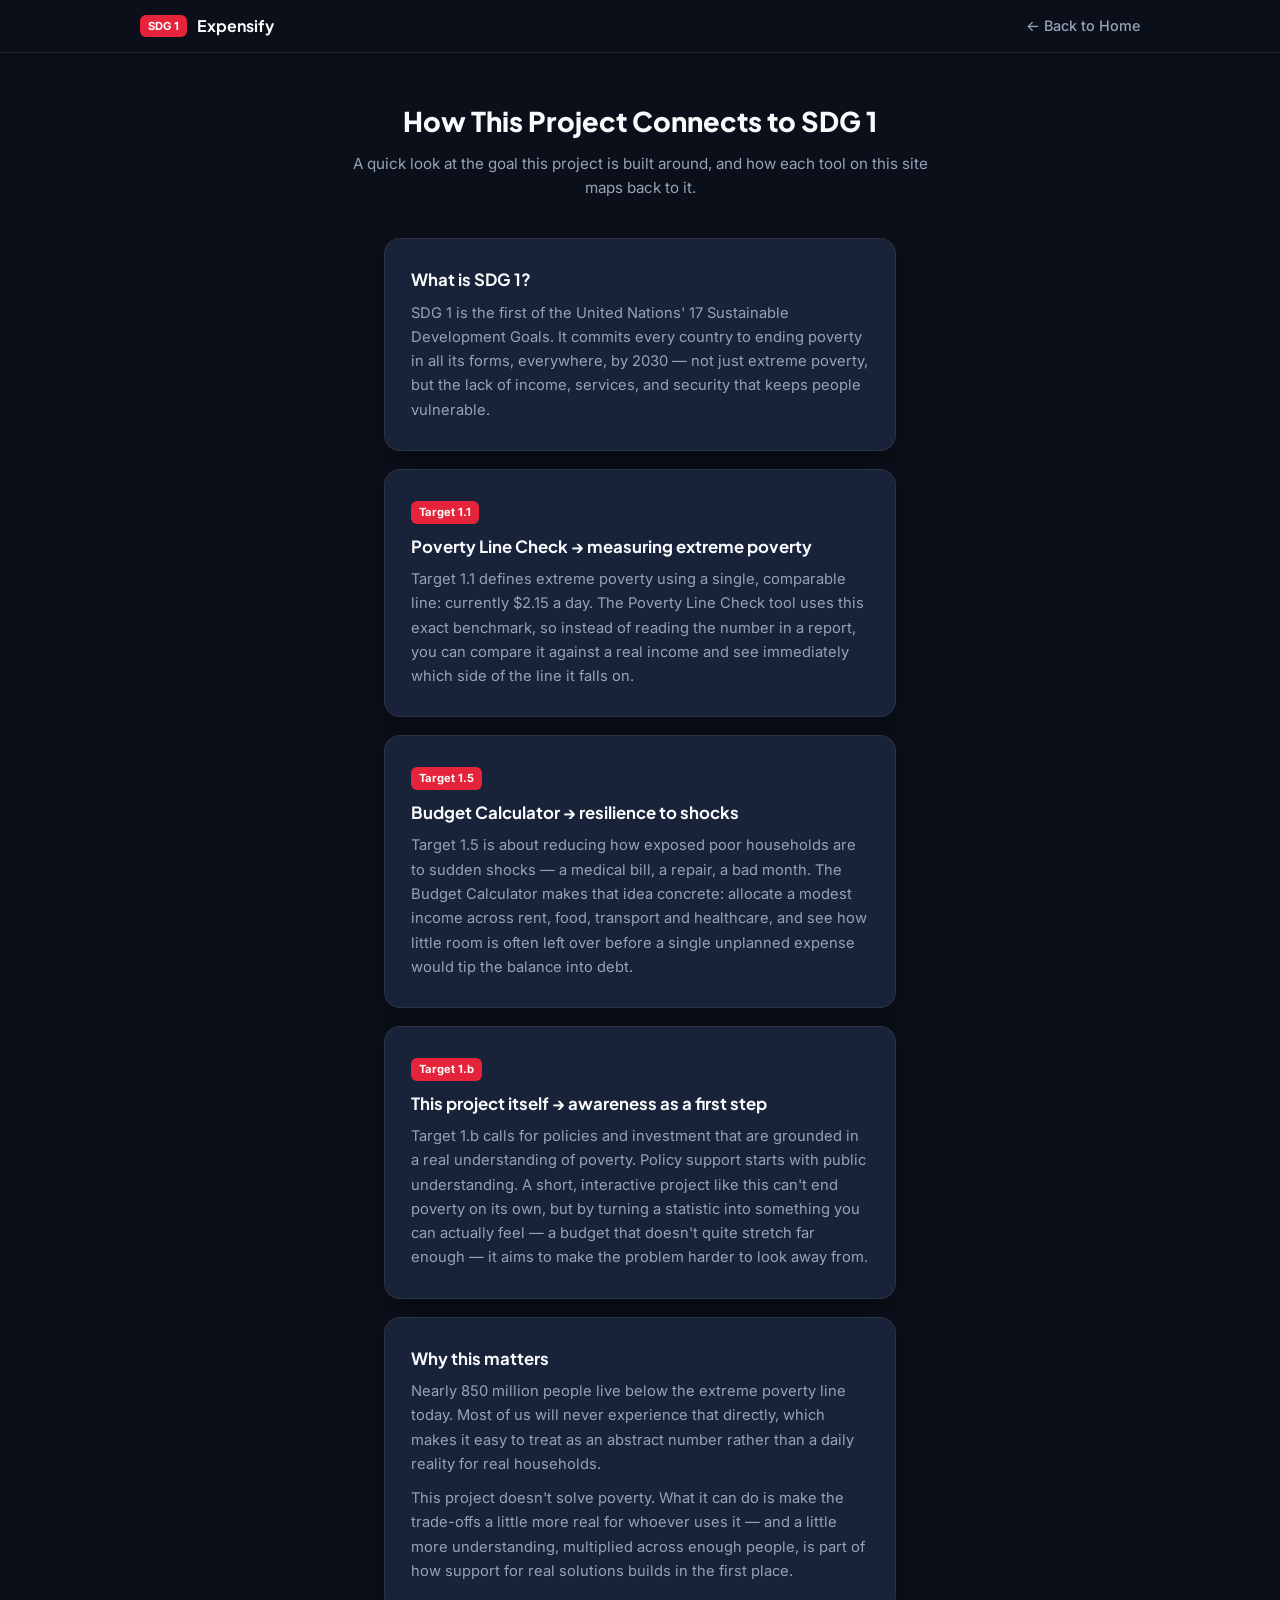
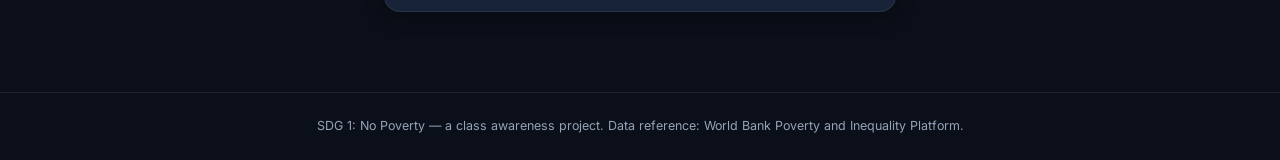
==== about.html @ e42a2652 "Add files via upload" ====
<!DOCTYPE html>
<html lang="en">
<head>
  <meta charset="UTF-8" />
  <meta name="viewport" content="width=device-width, initial-scale=1.0" />
  <title>SDG 1 Connection — Understanding Poverty</title>

  <link rel="preconnect" href="https://fonts.googleapis.com">
  <link rel="preconnect" href="https://fonts.gstatic.com" crossorigin>
  <link href="https://fonts.googleapis.com/css2?family=Plus+Jakarta+Sans:wght@700;800&family=Inter:wght@400;500;600;700&display=swap" rel="stylesheet">

  <link rel="stylesheet" href="style.css" />
</head>
<body>

  <header class="site-nav">
    <div class="nav-inner">
      <a href="index.html" class="brand-group">
        <span class="sdg-badge">SDG 1</span>
        <span class="brand-title">Expensify</span>
      </a>
      <a href="index.html" class="nav-link">&larr; Back to Home</a>
    </div>
  </header>

  <div class="page-header">
    <h1>How This Project Connects to SDG 1</h1>
    <p>A quick look at the goal this project is built around, and how each tool on this site maps back to it.</p>
  </div>

  <div class="page-content">

    <div class="tool-card">
      <h3>What is SDG 1?</h3>
      <p>
        SDG 1 is the first of the United Nations' 17 Sustainable Development Goals.
        It commits every country to ending poverty in all its forms, everywhere, by 2030
        &mdash; not just extreme poverty, but the lack of income, services, and security
        that keeps people vulnerable.
      </p>
    </div>

    <div class="tool-card">
      <span class="sdg-badge">Target 1.1</span>
      <h3>Poverty Line Check &rarr; measuring extreme poverty</h3>
      <p>
        Target 1.1 defines extreme poverty using a single, comparable line: currently
        $2.15 a day. The Poverty Line Check tool uses this exact benchmark, so instead
        of reading the number in a report, you can compare it against a real income
        and see immediately which side of the line it falls on.
      </p>
    </div>

    <div class="tool-card">
      <span class="sdg-badge">Target 1.5</span>
      <h3>Budget Calculator &rarr; resilience to shocks</h3>
      <p>
        Target 1.5 is about reducing how exposed poor households are to sudden shocks
        &mdash; a medical bill, a repair, a bad month. The Budget Calculator makes that
        idea concrete: allocate a modest income across rent, food, transport and
        healthcare, and see how little room is often left over before a single
        unplanned expense would tip the balance into debt.
      </p>
    </div>

    <div class="tool-card">
      <span class="sdg-badge">Target 1.b</span>
      <h3>This project itself &rarr; awareness as a first step</h3>
      <p>
        Target 1.b calls for policies and investment that are grounded in a real
        understanding of poverty. Policy support starts with public understanding.
        A short, interactive project like this can't end poverty on its own, but by
        turning a statistic into something you can actually feel &mdash; a budget that
        doesn't quite stretch far enough &mdash; it aims to make the problem harder to
        look away from.
      </p>
    </div>

    <div class="tool-card">
      <h3>Why this matters</h3>
      <p>
        Nearly 850 million people live below the extreme poverty line today. Most of
        us will never experience that directly, which makes it easy to treat as an
        abstract number rather than a daily reality for real households.
      </p>
      <p>
        This project doesn't solve poverty. What it can do is make the trade-offs a
        little more real for whoever uses it &mdash; and a little more understanding,
        multiplied across enough people, is part of how support for real solutions
        builds in the first place.
      </p>
    </div>

  </div>

  <footer class="site-footer">
    SDG 1: No Poverty &mdash; a class awareness project. Data reference: World Bank Poverty and Inequality Platform.
  </footer>

</body>
</html>
---- style.css ----
/* Design tokens: colors, spacing, radius used across every page */
:root {
  --bg-body: #0b0f19;
  --bg-card: #182238;
  --bg-card-hover: #1e2b46;
  --bg-input: #0f1626;

  --border-subtle: rgba(255, 255, 255, 0.08);
  --border-medium: rgba(255, 255, 255, 0.14);

  --text-main: #f8fafc;
  --text-muted: #94a3b8;
  --text-faint: #64748b;

  --color-positive: #10b981;
  --color-warning: #f59e0b;
  --color-danger: #ef4444;
  --color-accent: #38bdf8;
  --color-sdg: #e5243b;

  --radius-md: 12px;
  --radius-lg: 16px;
  --radius-full: 9999px;

  --shadow-card: 0 4px 20px -2px rgba(0, 0, 0, 0.45);
}

* {
  margin: 0;
  padding: 0;
  box-sizing: border-box;
}

html {
  scroll-behavior: smooth;
}

body {
  font-family: 'Inter', system-ui, -apple-system, sans-serif;
  background-color: var(--bg-body);
  color: var(--text-main);
  line-height: 1.5;
}

h1, h2, h3, .brand-title {
  font-family: 'Plus Jakarta Sans', 'Inter', sans-serif;
}

a {
  color: inherit;
}

/* ---------- Nav bar (same on every page) ---------- */
.site-nav {
  border-bottom: 1px solid var(--border-subtle);
  padding: 14px 24px;
}

.nav-inner {
  max-width: 1000px;
  margin: 0 auto;
  display: flex;
  align-items: center;
  justify-content: space-between;
}

.brand-group {
  display: flex;
  align-items: center;
  gap: 10px;
  text-decoration: none;
}

.sdg-badge {
  display: inline-block;
  background: var(--color-sdg);
  color: #ffffff;
  font-size: 0.7rem;
  font-weight: 700;
  padding: 3px 8px;
  border-radius: 6px;
}

.brand-title {
  font-size: 1rem;
  font-weight: 700;
  color: var(--text-main);
}

.nav-link {
  color: var(--text-muted);
  text-decoration: none;
  font-size: 0.9rem;
  font-weight: 500;
}

.nav-link:hover {
  color: var(--text-main);
}

/* ---------- Homepage hero ---------- */
.hero-wrapper {
  max-width: 760px;
  margin: 0 auto;
  padding: 70px 24px 40px;
  text-align: center;
}

.hero-pill-tag {
  display: inline-block;
  background: rgba(229, 36, 59, 0.14);
  color: #ff8a97;
  border: 1px solid rgba(229, 36, 59, 0.3);
  padding: 5px 14px;
  border-radius: var(--radius-full);
  font-size: 0.75rem;
  font-weight: 600;
  margin-bottom: 18px;
}

.hero-headline {
  font-size: clamp(1.9rem, 4vw, 2.6rem);
  font-weight: 800;
  line-height: 1.2;
  margin-bottom: 14px;
}

.hero-description {
  color: var(--text-muted);
  font-size: 1.02rem;
  line-height: 1.65;
  max-width: 560px;
  margin: 0 auto;
}

/* ---------- Feature cards on the homepage ---------- */
.features-section {
  max-width: 1000px;
  margin: 0 auto;
  padding: 20px 24px 70px;
}

.features-heading {
  text-align: center;
  font-size: 1.3rem;
  font-weight: 700;
  margin-bottom: 6px;
}

.features-subheading {
  text-align: center;
  color: var(--text-muted);
  font-size: 0.92rem;
  margin-bottom: 34px;
}

.feature-grid {
  display: grid;
  grid-template-columns: repeat(3, 1fr);
  gap: 18px;
}

.feature-card {
  display: block;
  background: var(--bg-card);
  border: 1px solid var(--border-subtle);
  border-radius: var(--radius-lg);
  padding: 26px 22px;
  text-decoration: none;
  transition: border-color 180ms ease, transform 180ms ease;
}

.feature-card:hover {
  border-color: var(--border-medium);
  transform: translateY(-2px);
}

.feature-icon {
  font-size: 1.6rem;
  margin-bottom: 14px;
  display: block;
}

.feature-title {
  font-size: 1.05rem;
  font-weight: 700;
  color: var(--text-main);
  margin-bottom: 6px;
}

.feature-desc {
  font-size: 0.87rem;
  color: var(--text-muted);
  line-height: 1.55;
  margin-bottom: 16px;
}

.feature-cta {
  font-size: 0.85rem;
  font-weight: 600;
  color: var(--color-accent);
}

/* ---------- Sub-page header (dashboard / poverty / facts) ---------- */
.page-header {
  max-width: 640px;
  margin: 0 auto;
  padding: 48px 24px 8px;
  text-align: center;
}

.page-header h1 {
  font-size: 1.7rem;
  font-weight: 800;
  margin-bottom: 10px;
}

.page-header p {
  color: var(--text-muted);
  font-size: 0.95rem;
  line-height: 1.6;
}

/* ---------- Generic card used on the tool pages ---------- */
.page-content {
  max-width: 560px;
  margin: 0 auto;
  padding: 30px 24px 80px;
}

.tool-card {
  background: var(--bg-card);
  border: 1px solid var(--border-subtle);
  border-radius: var(--radius-lg);
  padding: 28px 26px;
  box-shadow: var(--shadow-card);
}

.tool-card + .tool-card {
  margin-top: 18px;
}

.card-label {
  font-size: 0.85rem;
  font-weight: 600;
  color: var(--text-muted);
  margin-bottom: 10px;
}

/* Text content inside a tool-card, used on the about page */
.tool-card .sdg-badge {
  margin-bottom: 10px;
}

.tool-card h3 {
  font-size: 1.05rem;
  margin-bottom: 8px;
}

.tool-card p {
  color: var(--text-muted);
  font-size: 0.92rem;
  line-height: 1.65;
}

.tool-card p + p {
  margin-top: 10px;
}

/* Income number input */
.income-input-wrap {
  display: flex;
  align-items: center;
  gap: 8px;
  background: var(--bg-input);
  border: 1px solid var(--border-subtle);
  border-radius: var(--radius-md);
  padding: 10px 14px;
}

.income-input-wrap span {
  color: var(--text-muted);
  font-weight: 600;
}

.income-input-wrap input {
  flex: 1;
  background: none;
  border: none;
  outline: none;
  color: var(--text-main);
  font-size: 1.1rem;
  font-weight: 700;
  font-family: inherit;
}

/* Sliders */
.slider-row {
  margin-top: 18px;
}

.slider-top {
  display: flex;
  justify-content: space-between;
  align-items: center;
  margin-bottom: 8px;
  font-size: 0.9rem;
}

.slider-top span:first-child {
  font-weight: 600;
}

.slider-top span:last-child {
  color: var(--text-muted);
  font-variant-numeric: tabular-nums;
}

input[type="range"] {
  width: 100%;
  height: 6px;
  border-radius: var(--radius-full);
  background: var(--bg-input);
  outline: none;
}

input[type="range"]::-webkit-slider-thumb {
  -webkit-appearance: none;
  width: 18px;
  height: 18px;
  border-radius: 50%;
  background: var(--color-accent);
  cursor: pointer;
  border: 3px solid var(--bg-body);
}

input[type="range"]::-moz-range-thumb {
  width: 18px;
  height: 18px;
  border-radius: 50%;
  background: var(--color-accent);
  cursor: pointer;
  border: 3px solid var(--bg-body);
}

/* Balance result */
.balance-label {
  color: var(--text-muted);
  font-size: 0.85rem;
  margin-bottom: 4px;
}

.balance-amount {
  font-size: 2.1rem;
  font-weight: 800;
  margin-bottom: 10px;
}

.feedback-text {
  font-size: 0.9rem;
  color: var(--text-muted);
  line-height: 1.5;
}

/* Poverty-line bar */
.gauge-bar-bg {
  width: 100%;
  height: 12px;
  background: var(--bg-input);
  border-radius: var(--radius-full);
  overflow: hidden;
  margin: 14px 0 8px;
  position: relative;
}

.gauge-bar-fill {
  height: 100%;
  background: var(--color-accent);
  border-radius: var(--radius-full);
  width: 0%;
  transition: width 200ms ease;
}

.gauge-marker {
  position: absolute;
  top: -4px;
  bottom: -4px;
  width: 2px;
  background: var(--text-faint);
  left: 51.4%;
}

.gauge-scale {
  display: flex;
  justify-content: space-between;
  font-size: 0.72rem;
  color: var(--text-faint);
  margin-bottom: 16px;
}

/* Facts card */
.fact-card {
  text-align: center;
  padding: 40px 26px;
}

.fact-quote-mark {
  font-size: 2.2rem;
  color: var(--color-accent);
  line-height: 1;
  margin-bottom: 10px;
}

.fact-text {
  font-size: 1.15rem;
  font-weight: 600;
  line-height: 1.55;
  margin-bottom: 24px;
}

/* Buttons */
.btn-primary {
  display: inline-block;
  background: linear-gradient(135deg, var(--color-accent) 0%, #0284c7 100%);
  color: #ffffff;
  font-size: 0.95rem;
  font-weight: 700;
  padding: 12px 26px;
  border-radius: var(--radius-full);
  border: none;
  text-decoration: none;
  cursor: pointer;
}

.btn-primary:hover {
  opacity: 0.92;
}

.hero-wrapper .btn-primary {
  margin-top: 22px;
}

/* Colors used by JS to reflect state */
.state-good { color: var(--color-positive); }
.state-warn { color: var(--color-warning); }
.state-bad { color: var(--color-danger); }

/* Footer */
.site-footer {
  border-top: 1px solid var(--border-subtle);
  padding: 24px;
  text-align: center;
  font-size: 0.78rem;
  color: var(--text-muted);
}

/* ---------- Small screens ---------- */
@media (max-width: 720px) {
  .feature-grid {
    grid-template-columns: 1fr;
  }
}
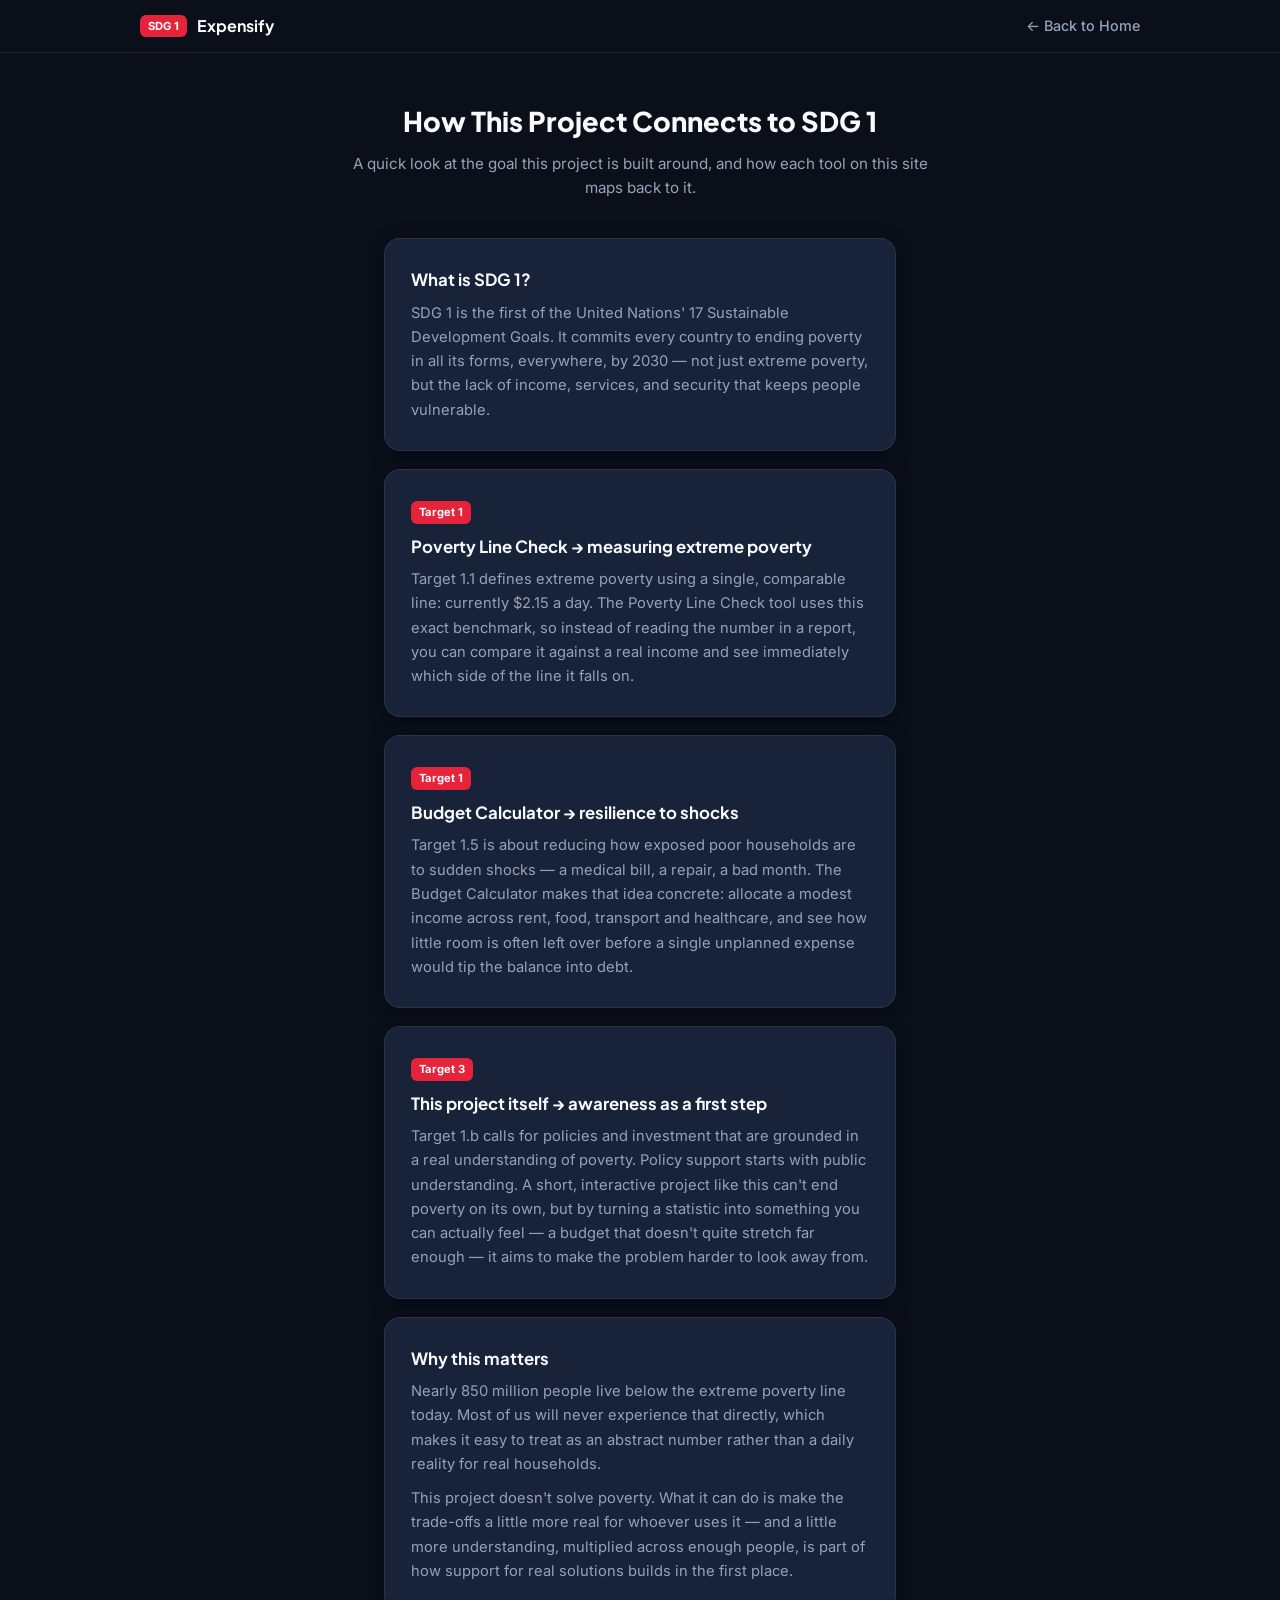
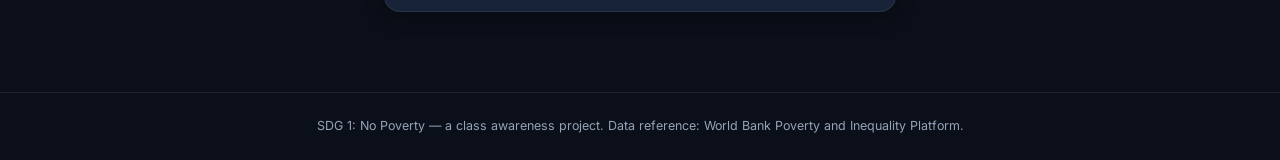
==== commit 069f6458: "Update SDG badge targets in about.html" ====
--- a/about.html
+++ b/about.html
@@ -41,7 +41,7 @@
     </div>
 
     <div class="tool-card">
-      <span class="sdg-badge">Target 1.1</span>
+      <span class="sdg-badge">Target 1</span>
       <h3>Poverty Line Check &rarr; measuring extreme poverty</h3>
       <p>
         Target 1.1 defines extreme poverty using a single, comparable line: currently
@@ -52,7 +52,7 @@
     </div>
 
     <div class="tool-card">
-      <span class="sdg-badge">Target 1.5</span>
+      <span class="sdg-badge">Target 1</span>
       <h3>Budget Calculator &rarr; resilience to shocks</h3>
       <p>
         Target 1.5 is about reducing how exposed poor households are to sudden shocks
@@ -64,7 +64,7 @@
     </div>
 
     <div class="tool-card">
-      <span class="sdg-badge">Target 1.b</span>
+      <span class="sdg-badge">Target 3</span>
       <h3>This project itself &rarr; awareness as a first step</h3>
       <p>
         Target 1.b calls for policies and investment that are grounded in a real
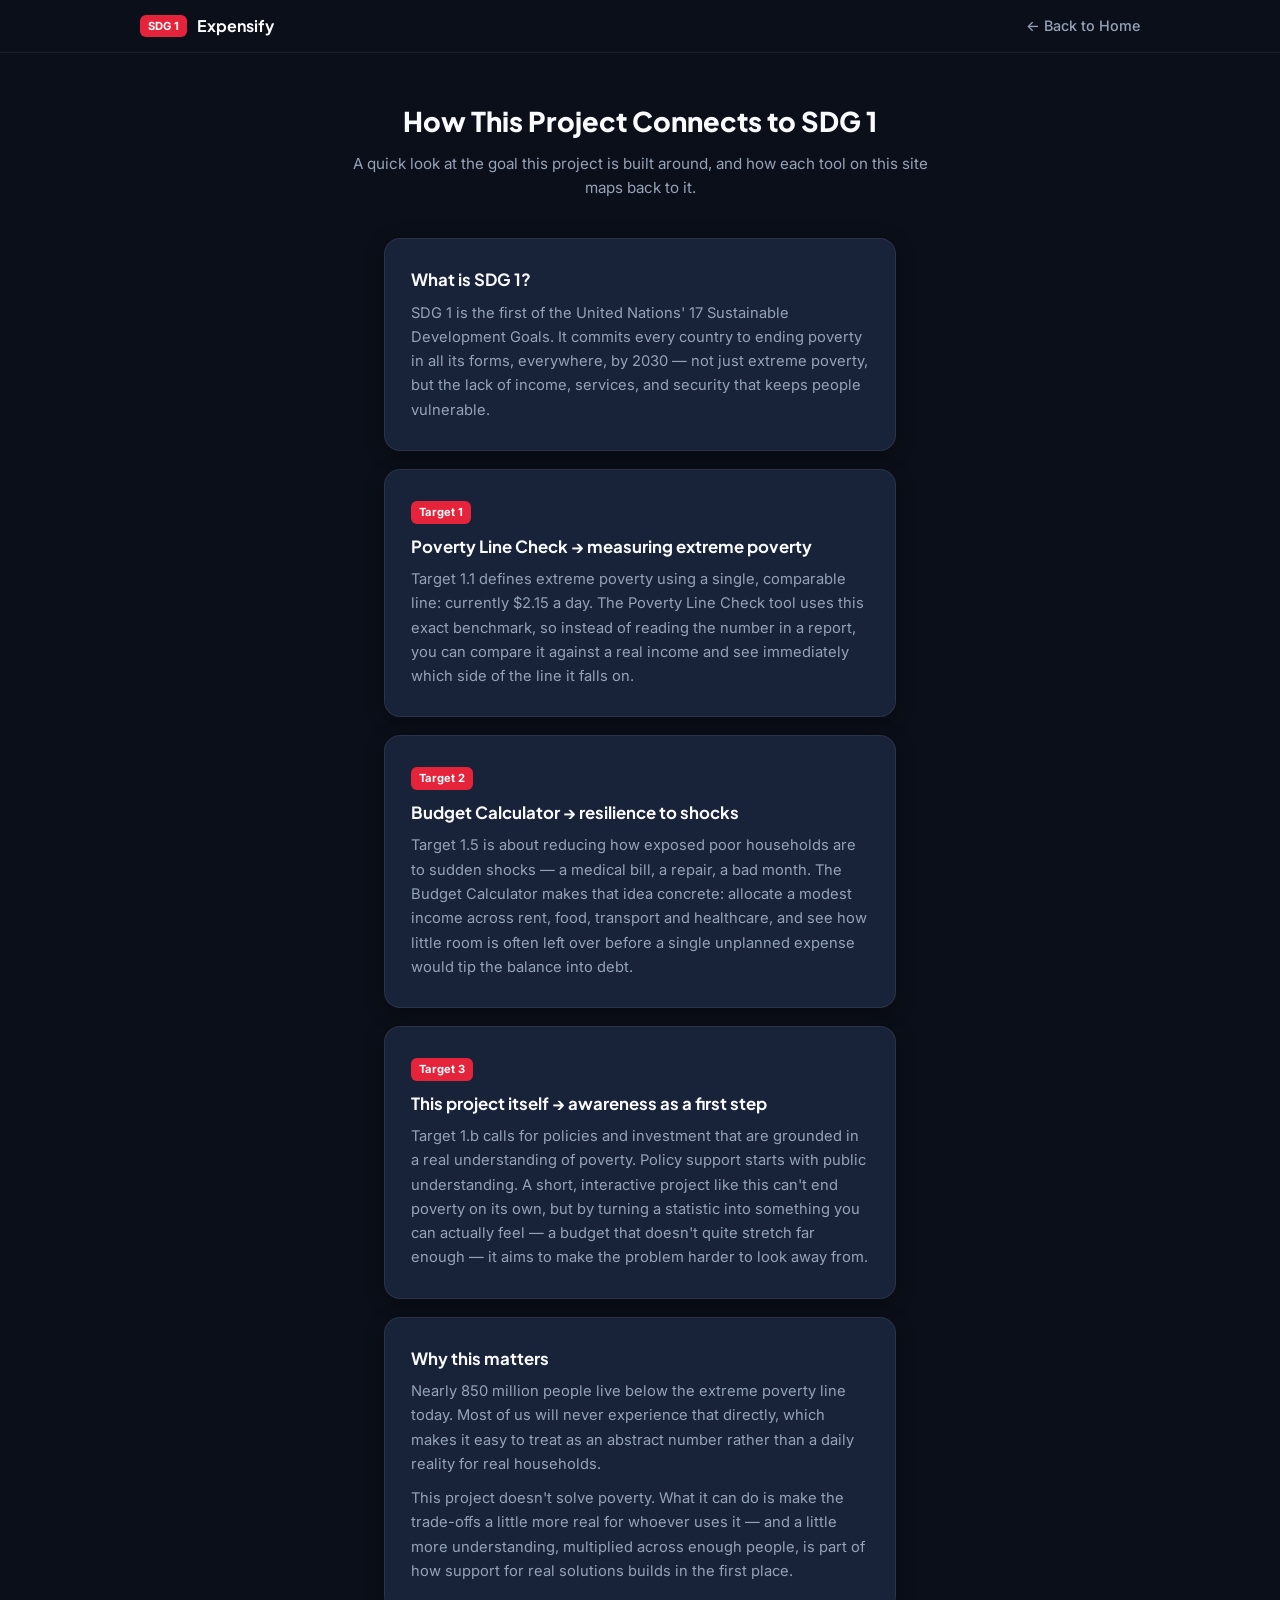
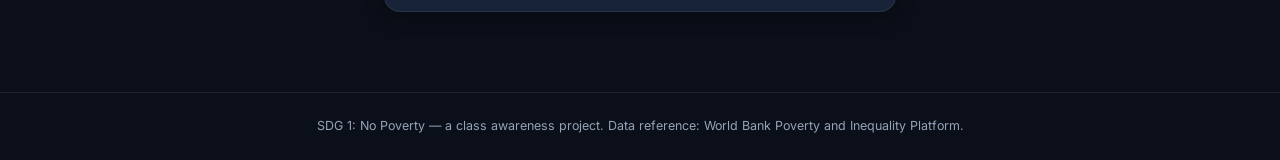
==== commit 6908b08f: "Update about.html" ====
--- a/about.html
+++ b/about.html
@@ -52,7 +52,7 @@
     </div>
 
     <div class="tool-card">
-      <span class="sdg-badge">Target 1</span>
+      <span class="sdg-badge">Target 2</span>
       <h3>Budget Calculator &rarr; resilience to shocks</h3>
       <p>
         Target 1.5 is about reducing how exposed poor households are to sudden shocks
